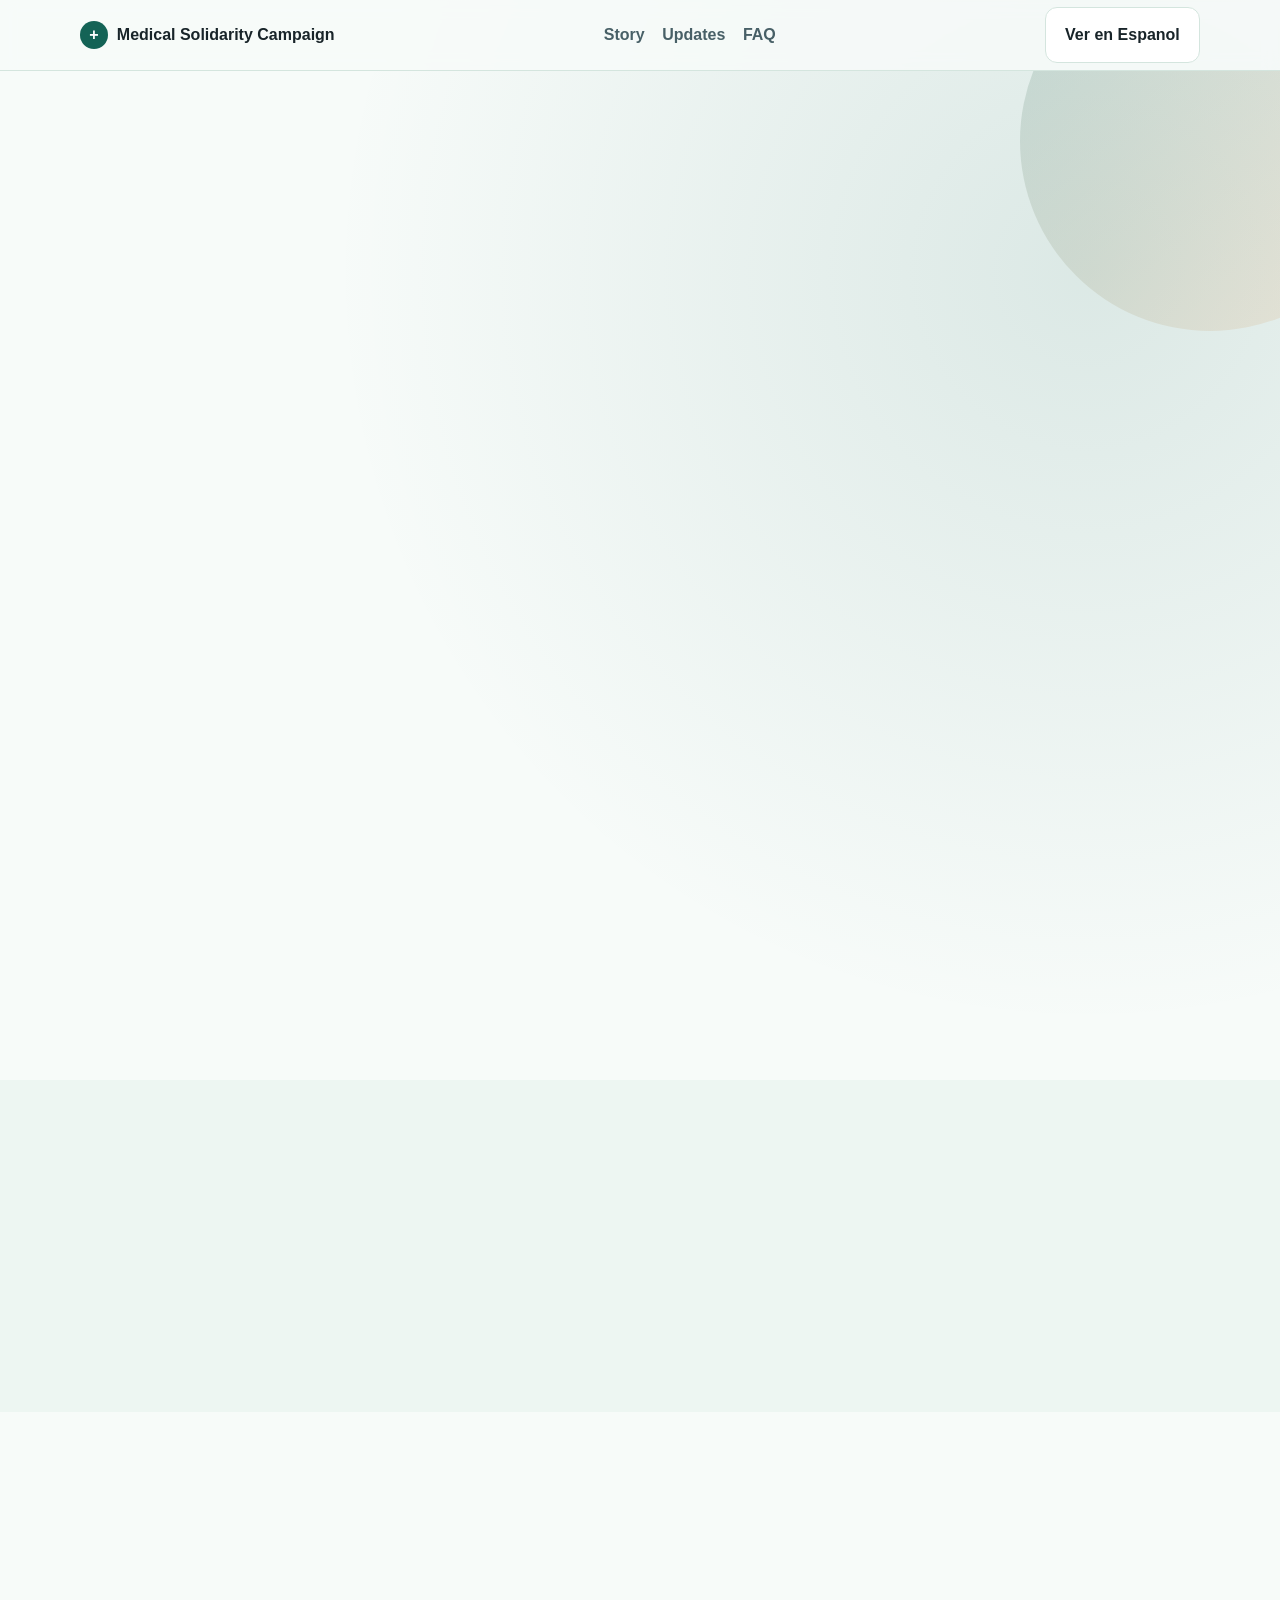
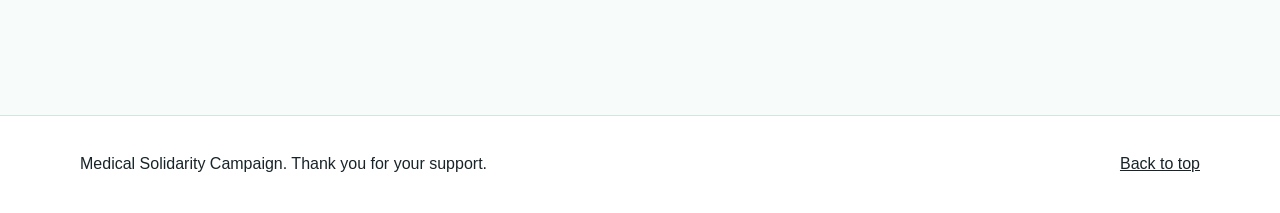
==== en/index.html @ b4ed2461 "Initial medical donation campaign site" ====
<!doctype html>
<html lang="en">
<head>
  <meta charset="utf-8">
  <meta http-equiv="X-UA-Compatible" content="IE=edge">
  <meta name="viewport" content="width=device-width, initial-scale=1">
  <title>Urgent Medical Help | Donate for Treatment</title>
  <meta name="description" content="Medical fundraiser to cover urgent treatment costs. Donate safely and help us reach the 5000 USD goal for medication, tests, and follow-up care.">
  <meta name="keywords" content="medical fundraiser, donate for treatment, urgent medical help, crowdfunding medical support, medical donations">
  <meta name="robots" content="index, follow">
  <link rel="canonical" href="https://jsebm.github.io/medical-donation-campaign/en/">
  <link rel="alternate" hreflang="es" href="https://jsebm.github.io/medical-donation-campaign/">
  <link rel="alternate" hreflang="en" href="https://jsebm.github.io/medical-donation-campaign/en/">
  <link rel="alternate" hreflang="x-default" href="https://jsebm.github.io/medical-donation-campaign/">
  <link rel="icon" type="image/svg+xml" href="../assets/favicon.svg">
  <meta name="theme-color" content="#146356">
  <link rel="preload" href="../style.css" as="style">
  <link rel="stylesheet" href="../style.css">
  <script defer src="../script.js"></script>
</head>
<body>
  <a class="skip-link" href="#content">Skip to main content</a>

  <header class="site-header">
    <div class="container header-inner">
      <a class="brand" href="#home" aria-label="Go to top">
        <span class="brand-mark" aria-hidden="true">+</span>
        <span class="brand-text">Medical Solidarity Campaign</span>
      </a>
      <nav class="main-nav" aria-label="Main navigation">
        <a href="#story">Story</a>
        <a href="#updates">Updates</a>
        <a href="#faq">FAQ</a>
      </nav>
      <a class="btn btn-secondary" href="../">Ver en Espanol</a>
    </div>
  </header>

  <main id="content">
    <section id="home" class="hero section">
      <div class="hero-bg-shape" aria-hidden="true"></div>
      <div class="container hero-grid">
        <article class="hero-copy reveal">
          <p class="eyebrow">Urgent medical fundraiser</p>
          <h1>Your donation can speed up a life-changing treatment</h1>
          <p class="lead">We are raising funds for high-priority medication, medical tests, and specialist follow-up. Every contribution helps reduce delays and gives this family a real chance for recovery.</p>
          <div class="hero-cta-row">
            <a id="paypalDonateBtn" class="btn btn-primary" href="https://www.paypal.com/donate/?hosted_button_id=REEMPLAZAR_ID" target="_blank" rel="noopener noreferrer">Donate with PayPal</a>
            <a class="btn btn-secondary" href="#updates">See updates</a>
          </div>
        </article>

        <aside class="donation-card reveal">
          <h2>Goal: <span>$5,000 USD</span></h2>
          <p class="raised"><strong id="raisedAmount">$0</strong> raised</p>
          <div class="progress-wrap">
            <div class="progress-track"><div id="progressBar" class="progress-bar"></div></div>
            <div class="progress-meta">
              <span id="progressPercent">0%</span>
              <span id="remainingAmount">$5,000 remaining</span>
            </div>
          </div>
          <div class="stat-grid">
            <div class="stat-item"><span id="donationCount" class="stat-number">0</span><span class="stat-label">Donations</span></div>
            <div class="stat-item"><span id="daysLeft" class="stat-number">0</span><span class="stat-label">Urgent days left</span></div>
          </div>
        </aside>
      </div>
    </section>

    <section id="story" class="section">
      <div class="container split-layout">
        <div class="media reveal">
          <img src="../assets/images/case-main.svg" alt="Main medical fundraiser case" width="900" height="600" loading="eager" decoding="async">
        </div>
        <article class="content reveal">
          <h2>Medical story</h2>
          <p>An unexpected diagnosis changed everything for this family. The treatment plan now requires ongoing care, specialist appointments, and high-cost medication.</p>
          <p>They already used savings and local support, but urgent costs are still beyond reach. This page helps bridge that gap quickly and responsibly.</p>
          <p>Thank you for reading, donating, or sharing this campaign.</p>
        </article>
      </div>
    </section>

    <section id="updates" class="section alt">
      <div class="container">
        <h2 class="reveal">Latest updates</h2>
        <div class="card-grid updates-grid">
          <article class="card reveal"><h3>May 08, 2026</h3><p>Next treatment stage confirmed for next week.</p></article>
          <article class="card reveal"><h3>May 02, 2026</h3><p>Additional tests completed and medication adjusted.</p></article>
          <article class="card reveal"><h3>Apr 25, 2026</h3><p>Campaign launched to reduce treatment delays.</p></article>
        </div>
      </div>
    </section>

    <section id="faq" class="section">
      <div class="container reveal">
        <h2>FAQ</h2>
        <details><summary>How are donations used?</summary><p>Only for treatment-related costs and urgent logistics.</p></details>
        <details><summary>Can I help without donating?</summary><p>Yes, sharing this page is a major contribution.</p></details>
      </div>
    </section>
  </main>

  <footer class="site-footer">
    <div class="container footer-grid">
      <p>Medical Solidarity Campaign. Thank you for your support.</p>
      <p><a href="#home">Back to top</a></p>
    </div>
  </footer>
</body>
</html>
---- style.css ----
:root {
  --bg: #f7fbf9;
  --bg-alt: #edf6f2;
  --surface: #ffffff;
  --text: #182429;
  --muted: #486067;
  --brand: #146356;
  --brand-strong: #0f4f45;
  --accent: #f4a259;
  --border: #d4e5de;
  --shadow: 0 10px 30px rgba(20, 99, 86, 0.12);
}

[data-theme="dark"] {
  --bg: #0f1518;
  --bg-alt: #162026;
  --surface: #1a2730;
  --text: #e9f2ef;
  --muted: #b2c7c1;
  --brand: #4dbba8;
  --brand-strong: #86d6c8;
  --accent: #ffc085;
  --border: #28414d;
  --shadow: 0 10px 30px rgba(0, 0, 0, 0.35);
}

* {
  box-sizing: border-box;
}

html {
  scroll-behavior: smooth;
}

body {
  margin: 0;
  font-family: "Trebuchet MS", "Segoe UI", sans-serif;
  background: radial-gradient(circle at 85% 15%, rgba(20, 99, 86, 0.12), transparent 40%), var(--bg);
  color: var(--text);
  line-height: 1.65;
  text-rendering: optimizeLegibility;
}

img {
  max-width: 100%;
  height: auto;
  border-radius: 16px;
}

a {
  color: inherit;
}

.container {
  width: min(1120px, 92vw);
  margin-inline: auto;
}

.section {
  padding: 4.5rem 0;
}

.alt {
  background: var(--bg-alt);
}

.skip-link {
  position: absolute;
  left: -999px;
  top: 0;
  background: var(--brand);
  color: #fff;
  padding: 0.7rem 1rem;
  border-radius: 0 0 8px 8px;
}

.skip-link:focus {
  left: 1rem;
  z-index: 1000;
}

.site-header {
  position: sticky;
  top: 0;
  z-index: 50;
  backdrop-filter: blur(8px);
  background: color-mix(in srgb, var(--bg) 85%, transparent);
  border-bottom: 1px solid var(--border);
}

.header-inner {
  display: flex;
  align-items: center;
  justify-content: space-between;
  gap: 1rem;
  min-height: 70px;
}

.brand {
  display: inline-flex;
  align-items: center;
  gap: 0.55rem;
  text-decoration: none;
  font-weight: 700;
}

.brand-mark {
  width: 28px;
  height: 28px;
  display: grid;
  place-items: center;
  border-radius: 50%;
  background: var(--brand);
  color: #fff;
}

.main-nav {
  display: flex;
  gap: 1.1rem;
}

.main-nav a {
  text-decoration: none;
  font-weight: 600;
  color: var(--muted);
}

.main-nav a:hover,
.main-nav a:focus-visible {
  color: var(--brand);
}

.theme-toggle {
  border: 1px solid var(--border);
  background: var(--surface);
  color: var(--text);
  border-radius: 999px;
  padding: 0.55rem 0.95rem;
  cursor: pointer;
}

.hero {
  position: relative;
  overflow: clip;
}

.hero-bg-shape {
  position: absolute;
  right: -120px;
  top: -120px;
  width: 380px;
  height: 380px;
  border-radius: 50%;
  background: linear-gradient(130deg, color-mix(in srgb, var(--brand) 72%, #fff), color-mix(in srgb, var(--accent) 65%, #fff));
  opacity: 0.25;
}

.hero-grid {
  display: grid;
  grid-template-columns: 1.1fr 0.9fr;
  gap: 1.4rem;
  align-items: start;
}

.eyebrow {
  color: var(--brand);
  font-weight: 700;
  letter-spacing: 0.04em;
  text-transform: uppercase;
  font-size: 0.85rem;
}

h1, h2, h3 {
  line-height: 1.2;
  margin: 0 0 0.7rem;
}

h1 {
  font-size: clamp(1.9rem, 2.8vw, 3rem);
}

.lead {
  font-size: 1.08rem;
  color: var(--muted);
}

.hero-cta-row {
  display: flex;
  flex-wrap: wrap;
  gap: 0.8rem;
  margin: 1.2rem 0;
}

.btn {
  display: inline-flex;
  align-items: center;
  justify-content: center;
  border-radius: 12px;
  text-decoration: none;
  font-weight: 700;
  padding: 0.86rem 1.2rem;
  border: none;
  cursor: pointer;
  transition: transform 180ms ease, box-shadow 180ms ease, background-color 180ms ease;
}

.btn:hover,
.btn:focus-visible {
  transform: translateY(-1px);
  box-shadow: var(--shadow);
}

.btn-primary {
  background: linear-gradient(140deg, var(--brand), var(--brand-strong));
  color: #fff;
}

.btn-secondary {
  background: var(--surface);
  border: 1px solid var(--border);
  color: var(--text);
}

.trust-note,
.small {
  color: var(--muted);
  font-size: 0.92rem;
}

.donation-card,
.card,
.content,
.media,
.share-box {
  background: var(--surface);
  border: 1px solid var(--border);
  border-radius: 18px;
  padding: 1.2rem;
  box-shadow: var(--shadow);
}

.raised {
  margin-top: 0.4rem;
  margin-bottom: 0.6rem;
  font-size: 1.05rem;
}

.progress-track {
  background: color-mix(in srgb, var(--brand) 16%, #fff);
  border-radius: 999px;
  overflow: hidden;
  height: 14px;
}

.progress-bar {
  width: 0;
  height: 100%;
  border-radius: inherit;
  background: linear-gradient(120deg, var(--brand), var(--accent));
  transition: width 1.2s cubic-bezier(0.2, 0.8, 0.2, 1);
}

.progress-meta {
  margin-top: 0.5rem;
  display: flex;
  justify-content: space-between;
  gap: 0.5rem;
  font-weight: 600;
}

.stat-grid {
  margin-top: 1rem;
  display: grid;
  grid-template-columns: repeat(2, minmax(0, 1fr));
  gap: 0.7rem;
}

.stat-item {
  background: color-mix(in srgb, var(--brand) 8%, var(--surface));
  border: 1px solid var(--border);
  border-radius: 12px;
  padding: 0.8rem;
  text-align: center;
}

.stat-number {
  display: block;
  font-size: 1.4rem;
  font-weight: 800;
}

.stat-label {
  color: var(--muted);
  font-size: 0.9rem;
}

.split-layout {
  display: grid;
  grid-template-columns: 1fr 1fr;
  gap: 1.2rem;
  align-items: start;
}

.table-wrap {
  overflow-x: auto;
}

table {
  border-collapse: collapse;
  width: 100%;
  background: var(--surface);
}

th, td {
  border: 1px solid var(--border);
  padding: 0.7rem;
  text-align: left;
}

th {
  background: color-mix(in srgb, var(--brand) 10%, var(--surface));
}

.card-grid {
  display: grid;
  gap: 1rem;
}

.updates-grid {
  grid-template-columns: repeat(3, minmax(0, 1fr));
}

.gallery {
  display: grid;
  grid-template-columns: repeat(3, minmax(0, 1fr));
  gap: 1rem;
}

figcaption {
  color: var(--muted);
  margin-top: 0.5rem;
  font-size: 0.9rem;
}

.support-form {
  display: grid;
  gap: 0.55rem;
}

input,
textarea {
  width: 100%;
  border: 1px solid var(--border);
  background: color-mix(in srgb, var(--surface) 90%, #fff);
  color: var(--text);
  border-radius: 10px;
  padding: 0.7rem;
}

input:focus-visible,
textarea:focus-visible,
button:focus-visible,
a:focus-visible,
summary:focus-visible {
  outline: 3px solid color-mix(in srgb, var(--accent) 50%, #fff);
  outline-offset: 2px;
}

.messages-list {
  list-style: none;
  margin: 0;
  padding: 0;
  display: grid;
  gap: 0.7rem;
}

.messages-list li {
  border: 1px solid var(--border);
  border-radius: 12px;
  padding: 0.75rem;
  background: color-mix(in srgb, var(--surface) 90%, var(--bg));
}

details {
  background: var(--surface);
  border: 1px solid var(--border);
  border-radius: 12px;
  padding: 0.8rem;
}

details + details {
  margin-top: 0.7rem;
}

summary {
  font-weight: 700;
  cursor: pointer;
}

.share-actions {
  display: flex;
  flex-wrap: wrap;
  gap: 0.7rem;
}

.site-footer {
  border-top: 1px solid var(--border);
  background: var(--surface);
  padding: 1.2rem 0;
}

.footer-grid {
  display: flex;
  justify-content: space-between;
  gap: 1rem;
  flex-wrap: wrap;
}

.reveal {
  opacity: 0;
  transform: translateY(20px);
  transition: opacity 700ms ease, transform 700ms ease;
}

.reveal.show {
  opacity: 1;
  transform: translateY(0);
}

@media (max-width: 980px) {
  .hero-grid,
  .split-layout,
  .updates-grid,
  .gallery {
    grid-template-columns: 1fr;
  }

  .main-nav {
    display: none;
  }

  .section {
    padding: 3.5rem 0;
  }
}

@media (prefers-reduced-motion: reduce) {
  html {
    scroll-behavior: auto;
  }

  *,
  *::before,
  *::after {
    animation: none !important;
    transition: none !important;
  }
}
---- style.css ----
:root {
  --bg: #f7fbf9;
  --bg-alt: #edf6f2;
  --surface: #ffffff;
  --text: #182429;
  --muted: #486067;
  --brand: #146356;
  --brand-strong: #0f4f45;
  --accent: #f4a259;
  --border: #d4e5de;
  --shadow: 0 10px 30px rgba(20, 99, 86, 0.12);
}

[data-theme="dark"] {
  --bg: #0f1518;
  --bg-alt: #162026;
  --surface: #1a2730;
  --text: #e9f2ef;
  --muted: #b2c7c1;
  --brand: #4dbba8;
  --brand-strong: #86d6c8;
  --accent: #ffc085;
  --border: #28414d;
  --shadow: 0 10px 30px rgba(0, 0, 0, 0.35);
}

* {
  box-sizing: border-box;
}

html {
  scroll-behavior: smooth;
}

body {
  margin: 0;
  font-family: "Trebuchet MS", "Segoe UI", sans-serif;
  background: radial-gradient(circle at 85% 15%, rgba(20, 99, 86, 0.12), transparent 40%), var(--bg);
  color: var(--text);
  line-height: 1.65;
  text-rendering: optimizeLegibility;
}

img {
  max-width: 100%;
  height: auto;
  border-radius: 16px;
}

a {
  color: inherit;
}

.container {
  width: min(1120px, 92vw);
  margin-inline: auto;
}

.section {
  padding: 4.5rem 0;
}

.alt {
  background: var(--bg-alt);
}

.skip-link {
  position: absolute;
  left: -999px;
  top: 0;
  background: var(--brand);
  color: #fff;
  padding: 0.7rem 1rem;
  border-radius: 0 0 8px 8px;
}

.skip-link:focus {
  left: 1rem;
  z-index: 1000;
}

.site-header {
  position: sticky;
  top: 0;
  z-index: 50;
  backdrop-filter: blur(8px);
  background: color-mix(in srgb, var(--bg) 85%, transparent);
  border-bottom: 1px solid var(--border);
}

.header-inner {
  display: flex;
  align-items: center;
  justify-content: space-between;
  gap: 1rem;
  min-height: 70px;
}

.brand {
  display: inline-flex;
  align-items: center;
  gap: 0.55rem;
  text-decoration: none;
  font-weight: 700;
}

.brand-mark {
  width: 28px;
  height: 28px;
  display: grid;
  place-items: center;
  border-radius: 50%;
  background: var(--brand);
  color: #fff;
}

.main-nav {
  display: flex;
  gap: 1.1rem;
}

.main-nav a {
  text-decoration: none;
  font-weight: 600;
  color: var(--muted);
}

.main-nav a:hover,
.main-nav a:focus-visible {
  color: var(--brand);
}

.theme-toggle {
  border: 1px solid var(--border);
  background: var(--surface);
  color: var(--text);
  border-radius: 999px;
  padding: 0.55rem 0.95rem;
  cursor: pointer;
}

.hero {
  position: relative;
  overflow: clip;
}

.hero-bg-shape {
  position: absolute;
  right: -120px;
  top: -120px;
  width: 380px;
  height: 380px;
  border-radius: 50%;
  background: linear-gradient(130deg, color-mix(in srgb, var(--brand) 72%, #fff), color-mix(in srgb, var(--accent) 65%, #fff));
  opacity: 0.25;
}

.hero-grid {
  display: grid;
  grid-template-columns: 1.1fr 0.9fr;
  gap: 1.4rem;
  align-items: start;
}

.eyebrow {
  color: var(--brand);
  font-weight: 700;
  letter-spacing: 0.04em;
  text-transform: uppercase;
  font-size: 0.85rem;
}

h1, h2, h3 {
  line-height: 1.2;
  margin: 0 0 0.7rem;
}

h1 {
  font-size: clamp(1.9rem, 2.8vw, 3rem);
}

.lead {
  font-size: 1.08rem;
  color: var(--muted);
}

.hero-cta-row {
  display: flex;
  flex-wrap: wrap;
  gap: 0.8rem;
  margin: 1.2rem 0;
}

.btn {
  display: inline-flex;
  align-items: center;
  justify-content: center;
  border-radius: 12px;
  text-decoration: none;
  font-weight: 700;
  padding: 0.86rem 1.2rem;
  border: none;
  cursor: pointer;
  transition: transform 180ms ease, box-shadow 180ms ease, background-color 180ms ease;
}

.btn:hover,
.btn:focus-visible {
  transform: translateY(-1px);
  box-shadow: var(--shadow);
}

.btn-primary {
  background: linear-gradient(140deg, var(--brand), var(--brand-strong));
  color: #fff;
}

.btn-secondary {
  background: var(--surface);
  border: 1px solid var(--border);
  color: var(--text);
}

.trust-note,
.small {
  color: var(--muted);
  font-size: 0.92rem;
}

.donation-card,
.card,
.content,
.media,
.share-box {
  background: var(--surface);
  border: 1px solid var(--border);
  border-radius: 18px;
  padding: 1.2rem;
  box-shadow: var(--shadow);
}

.raised {
  margin-top: 0.4rem;
  margin-bottom: 0.6rem;
  font-size: 1.05rem;
}

.progress-track {
  background: color-mix(in srgb, var(--brand) 16%, #fff);
  border-radius: 999px;
  overflow: hidden;
  height: 14px;
}

.progress-bar {
  width: 0;
  height: 100%;
  border-radius: inherit;
  background: linear-gradient(120deg, var(--brand), var(--accent));
  transition: width 1.2s cubic-bezier(0.2, 0.8, 0.2, 1);
}

.progress-meta {
  margin-top: 0.5rem;
  display: flex;
  justify-content: space-between;
  gap: 0.5rem;
  font-weight: 600;
}

.stat-grid {
  margin-top: 1rem;
  display: grid;
  grid-template-columns: repeat(2, minmax(0, 1fr));
  gap: 0.7rem;
}

.stat-item {
  background: color-mix(in srgb, var(--brand) 8%, var(--surface));
  border: 1px solid var(--border);
  border-radius: 12px;
  padding: 0.8rem;
  text-align: center;
}

.stat-number {
  display: block;
  font-size: 1.4rem;
  font-weight: 800;
}

.stat-label {
  color: var(--muted);
  font-size: 0.9rem;
}

.split-layout {
  display: grid;
  grid-template-columns: 1fr 1fr;
  gap: 1.2rem;
  align-items: start;
}

.table-wrap {
  overflow-x: auto;
}

table {
  border-collapse: collapse;
  width: 100%;
  background: var(--surface);
}

th, td {
  border: 1px solid var(--border);
  padding: 0.7rem;
  text-align: left;
}

th {
  background: color-mix(in srgb, var(--brand) 10%, var(--surface));
}

.card-grid {
  display: grid;
  gap: 1rem;
}

.updates-grid {
  grid-template-columns: repeat(3, minmax(0, 1fr));
}

.gallery {
  display: grid;
  grid-template-columns: repeat(3, minmax(0, 1fr));
  gap: 1rem;
}

figcaption {
  color: var(--muted);
  margin-top: 0.5rem;
  font-size: 0.9rem;
}

.support-form {
  display: grid;
  gap: 0.55rem;
}

input,
textarea {
  width: 100%;
  border: 1px solid var(--border);
  background: color-mix(in srgb, var(--surface) 90%, #fff);
  color: var(--text);
  border-radius: 10px;
  padding: 0.7rem;
}

input:focus-visible,
textarea:focus-visible,
button:focus-visible,
a:focus-visible,
summary:focus-visible {
  outline: 3px solid color-mix(in srgb, var(--accent) 50%, #fff);
  outline-offset: 2px;
}

.messages-list {
  list-style: none;
  margin: 0;
  padding: 0;
  display: grid;
  gap: 0.7rem;
}

.messages-list li {
  border: 1px solid var(--border);
  border-radius: 12px;
  padding: 0.75rem;
  background: color-mix(in srgb, var(--surface) 90%, var(--bg));
}

details {
  background: var(--surface);
  border: 1px solid var(--border);
  border-radius: 12px;
  padding: 0.8rem;
}

details + details {
  margin-top: 0.7rem;
}

summary {
  font-weight: 700;
  cursor: pointer;
}

.share-actions {
  display: flex;
  flex-wrap: wrap;
  gap: 0.7rem;
}

.site-footer {
  border-top: 1px solid var(--border);
  background: var(--surface);
  padding: 1.2rem 0;
}

.footer-grid {
  display: flex;
  justify-content: space-between;
  gap: 1rem;
  flex-wrap: wrap;
}

.reveal {
  opacity: 0;
  transform: translateY(20px);
  transition: opacity 700ms ease, transform 700ms ease;
}

.reveal.show {
  opacity: 1;
  transform: translateY(0);
}

@media (max-width: 980px) {
  .hero-grid,
  .split-layout,
  .updates-grid,
  .gallery {
    grid-template-columns: 1fr;
  }

  .main-nav {
    display: none;
  }

  .section {
    padding: 3.5rem 0;
  }
}

@media (prefers-reduced-motion: reduce) {
  html {
    scroll-behavior: auto;
  }

  *,
  *::before,
  *::after {
    animation: none !important;
    transition: none !important;
  }
}
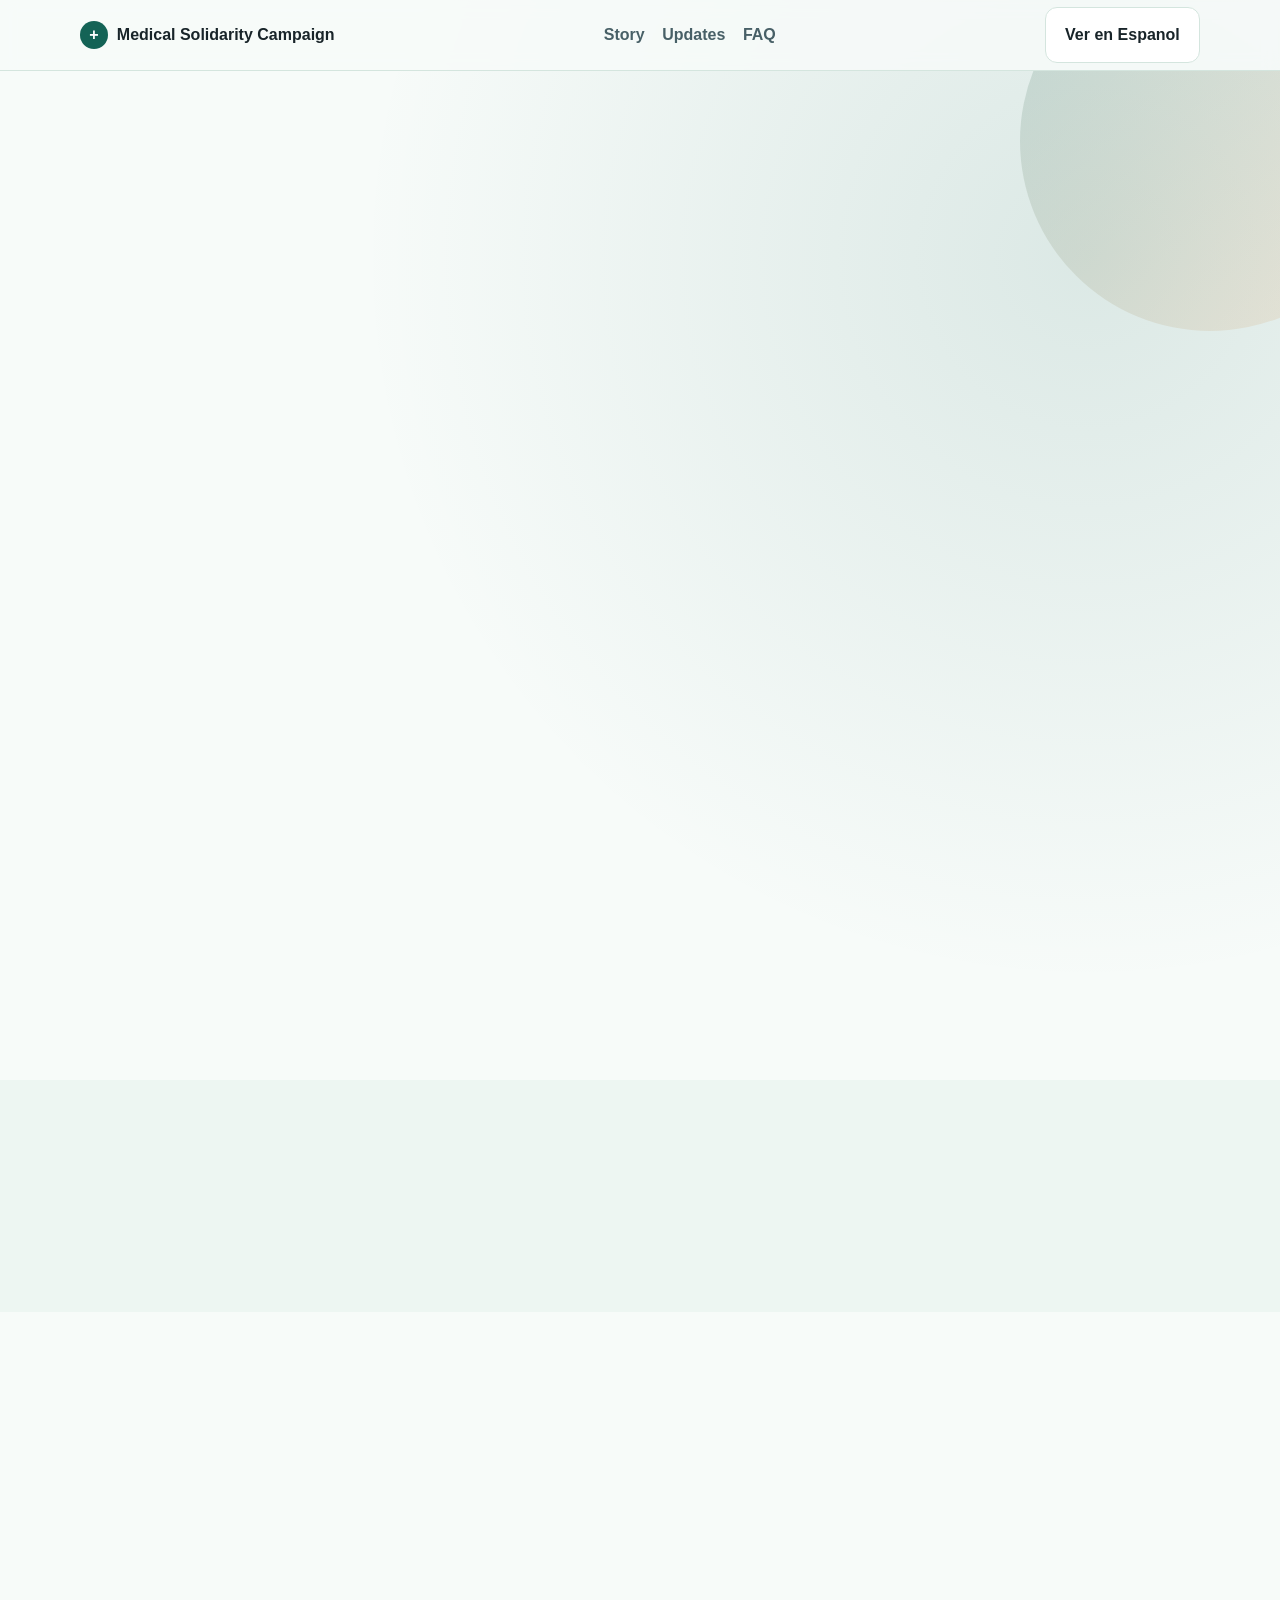
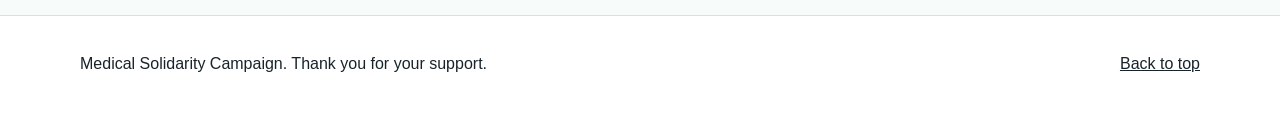
==== commit 2a3386dd: "Update fundraiser content and language behavior" ====
--- a/en/index.html
+++ b/en/index.html
@@ -17,6 +17,14 @@
   <link rel="preload" href="../style.css" as="style">
   <link rel="stylesheet" href="../style.css">
   <script defer src="../script.js"></script>
+  <script>
+    (function () {
+      var language = (navigator.language || navigator.userLanguage || "").toLowerCase();
+      if (!language.startsWith("en")) {
+        window.location.replace("/medical-donation-campaign/");
+      }
+    })();
+  </script>
 </head>
 <body>
   <a class="skip-link" href="#content">Skip to main content</a>
@@ -46,7 +54,7 @@
           <p class="lead">We are raising funds for high-priority medication, medical tests, and specialist follow-up. Every contribution helps reduce delays and gives this family a real chance for recovery.</p>
           <div class="hero-cta-row">
             <a id="paypalDonateBtn" class="btn btn-primary" href="https://www.paypal.com/donate/?hosted_button_id=REEMPLAZAR_ID" target="_blank" rel="noopener noreferrer">Donate with PayPal</a>
-            <a class="btn btn-secondary" href="#updates">See updates</a>
+            <a class="btn btn-secondary" href="#story">Read the story</a>
           </div>
         </article>
 
@@ -83,13 +91,9 @@
     </section>
 
     <section id="updates" class="section alt">
-      <div class="container">
-        <h2 class="reveal">Latest updates</h2>
-        <div class="card-grid updates-grid">
-          <article class="card reveal"><h3>May 08, 2026</h3><p>Next treatment stage confirmed for next week.</p></article>
-          <article class="card reveal"><h3>May 02, 2026</h3><p>Additional tests completed and medication adjusted.</p></article>
-          <article class="card reveal"><h3>Apr 25, 2026</h3><p>Campaign launched to reduce treatment delays.</p></article>
-        </div>
+      <div class="container reveal">
+        <h2>Updates</h2>
+        <p>There are no updates published yet.</p>
       </div>
     </section>
 
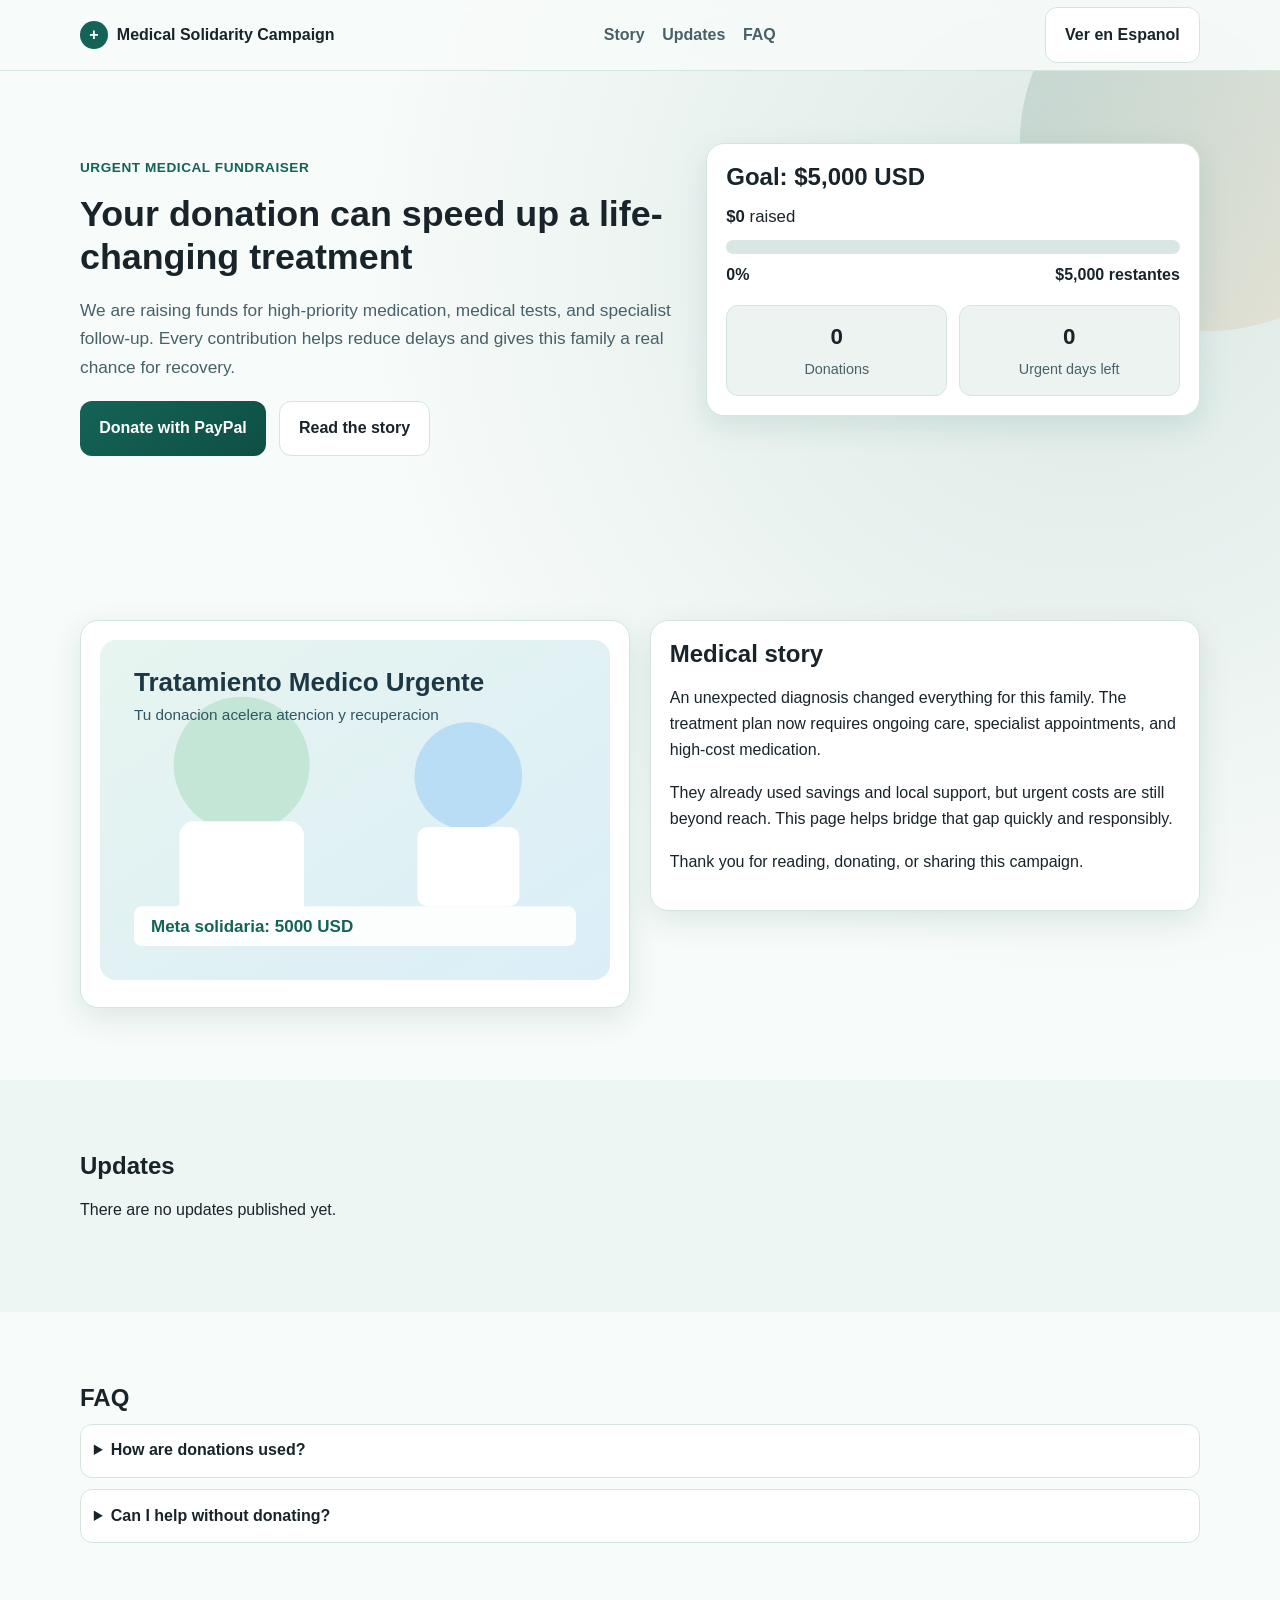
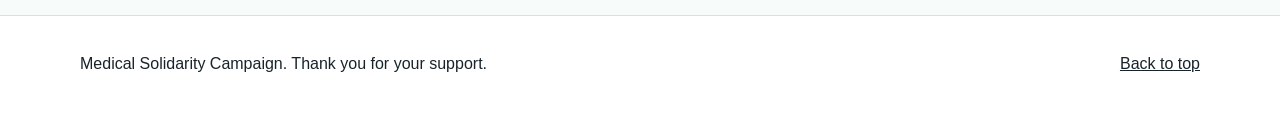
==== commit 045dd563: "Restore browser-based language redirect behavior" ====
(no text change in the page or its own stylesheets)
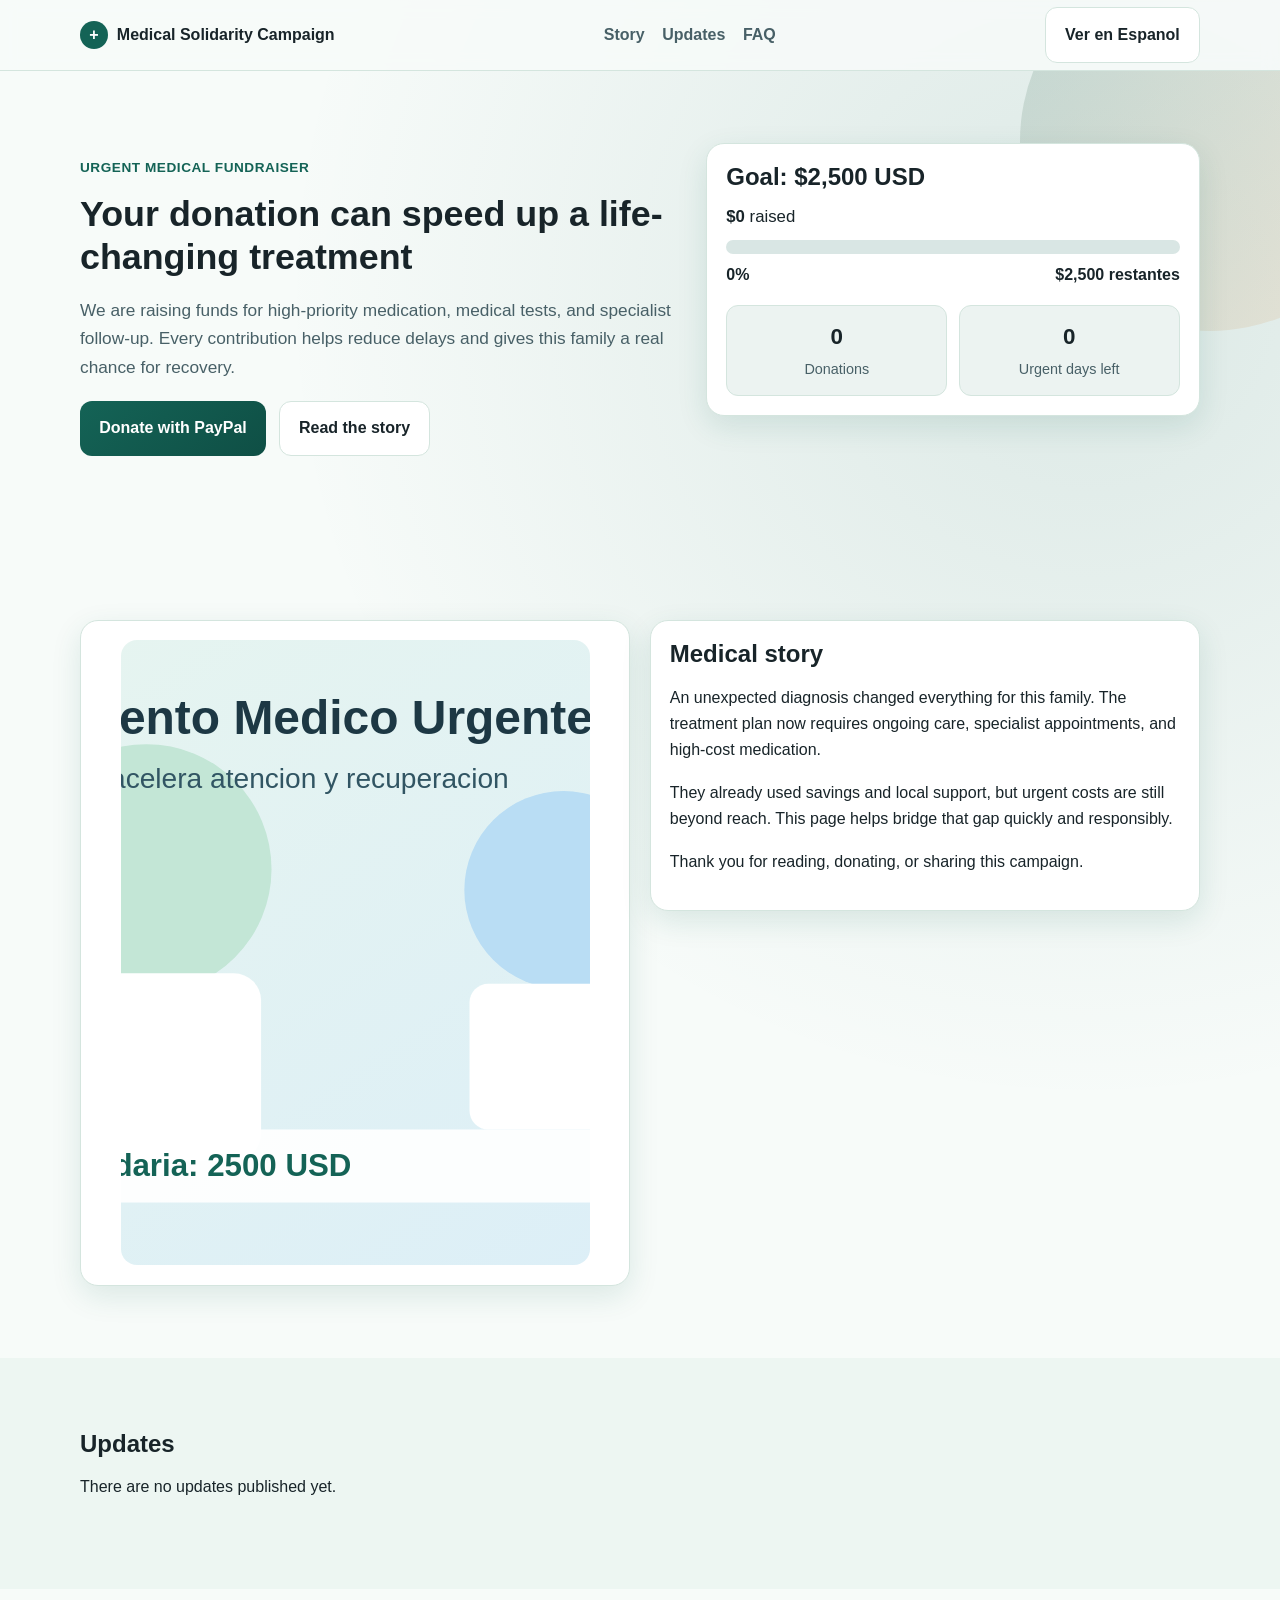
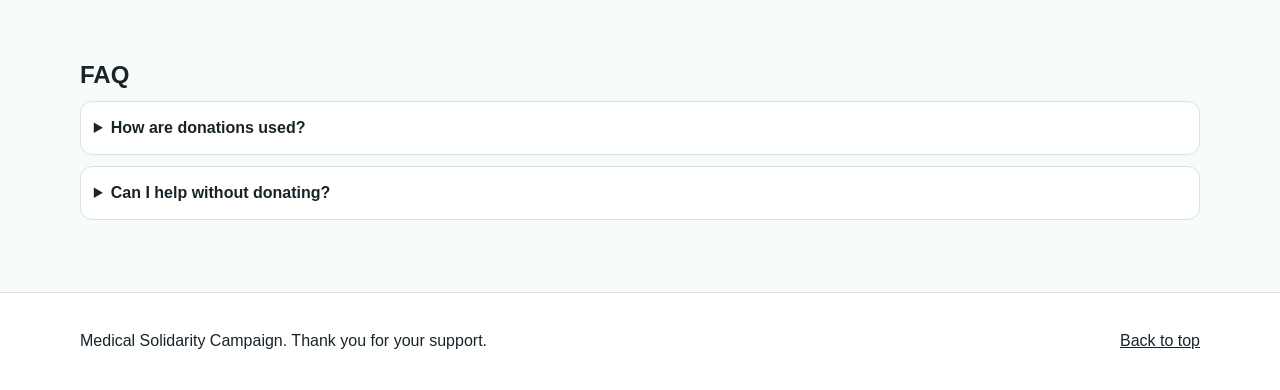
==== commit 57d0dbaf: "Update campaign content and images" ====
--- a/en/index.html
+++ b/en/index.html
@@ -5,7 +5,7 @@
   <meta http-equiv="X-UA-Compatible" content="IE=edge">
   <meta name="viewport" content="width=device-width, initial-scale=1">
   <title>Urgent Medical Help | Donate for Treatment</title>
-  <meta name="description" content="Medical fundraiser to cover urgent treatment costs. Donate safely and help us reach the 5000 USD goal for medication, tests, and follow-up care.">
+  <meta name="description" content="Medical fundraiser to cover urgent treatment costs. Donate safely and help us reach the 2500 USD goal for scleral support devices and corneal topography consultation with travel costs.">
   <meta name="keywords" content="medical fundraiser, donate for treatment, urgent medical help, crowdfunding medical support, medical donations">
   <meta name="robots" content="index, follow">
   <link rel="canonical" href="https://jsebm.github.io/medical-donation-campaign/en/">
@@ -53,19 +53,19 @@
           <h1>Your donation can speed up a life-changing treatment</h1>
           <p class="lead">We are raising funds for high-priority medication, medical tests, and specialist follow-up. Every contribution helps reduce delays and gives this family a real chance for recovery.</p>
           <div class="hero-cta-row">
-            <a id="paypalDonateBtn" class="btn btn-primary" href="https://www.paypal.com/donate/?hosted_button_id=REEMPLAZAR_ID" target="_blank" rel="noopener noreferrer">Donate with PayPal</a>
+            <a id="paypalDonateBtn" class="btn btn-primary" href="https://www.paypal.com/donate/?business=morenoruizjangel%40gmail.com&currency_code=USD" target="_blank" rel="noopener noreferrer">Donate with PayPal</a>
             <a class="btn btn-secondary" href="#story">Read the story</a>
           </div>
         </article>
 
         <aside class="donation-card reveal">
-          <h2>Goal: <span>$5,000 USD</span></h2>
+          <h2>Goal: <span>$2,500 USD</span></h2>
           <p class="raised"><strong id="raisedAmount">$0</strong> raised</p>
           <div class="progress-wrap">
             <div class="progress-track"><div id="progressBar" class="progress-bar"></div></div>
             <div class="progress-meta">
               <span id="progressPercent">0%</span>
-              <span id="remainingAmount">$5,000 remaining</span>
+              <span id="remainingAmount">$2,500 remaining</span>
             </div>
           </div>
           <div class="stat-grid">
--- a/style.css
+++ b/style.css
@@ -239,6 +239,19 @@
   box-shadow: var(--shadow);
 }
 
+.media {
+  overflow: hidden;
+}
+
+.media img {
+  display: block;
+  width: min(92%, 520px);
+  aspect-ratio: 3 / 4;
+  object-fit: cover;
+  object-position: center top;
+  margin-inline: auto;
+}
+
 .raised {
   margin-top: 0.4rem;
   margin-bottom: 0.6rem;
@@ -334,6 +347,24 @@
   display: grid;
   grid-template-columns: repeat(3, minmax(0, 1fr));
   gap: 1rem;
+}
+
+.gallery-two {
+  grid-template-columns: repeat(2, minmax(0, 1fr));
+  width: min(860px, 100%);
+  margin-inline: auto;
+}
+
+.gallery-two figure {
+  margin: 0;
+  text-align: center;
+}
+
+.gallery-two img {
+  display: block;
+  width: 100%;
+  margin-inline: auto;
+  object-fit: cover;
 }
 
 figcaption {
@@ -435,6 +466,10 @@
     grid-template-columns: 1fr;
   }
 
+  .gallery-two {
+    width: 100%;
+  }
+
   .main-nav {
     display: none;
   }
--- a/style.css
+++ b/style.css
@@ -239,6 +239,19 @@
   box-shadow: var(--shadow);
 }
 
+.media {
+  overflow: hidden;
+}
+
+.media img {
+  display: block;
+  width: min(92%, 520px);
+  aspect-ratio: 3 / 4;
+  object-fit: cover;
+  object-position: center top;
+  margin-inline: auto;
+}
+
 .raised {
   margin-top: 0.4rem;
   margin-bottom: 0.6rem;
@@ -334,6 +347,24 @@
   display: grid;
   grid-template-columns: repeat(3, minmax(0, 1fr));
   gap: 1rem;
+}
+
+.gallery-two {
+  grid-template-columns: repeat(2, minmax(0, 1fr));
+  width: min(860px, 100%);
+  margin-inline: auto;
+}
+
+.gallery-two figure {
+  margin: 0;
+  text-align: center;
+}
+
+.gallery-two img {
+  display: block;
+  width: 100%;
+  margin-inline: auto;
+  object-fit: cover;
 }
 
 figcaption {
@@ -435,6 +466,10 @@
     grid-template-columns: 1fr;
   }
 
+  .gallery-two {
+    width: 100%;
+  }
+
   .main-nav {
     display: none;
   }
